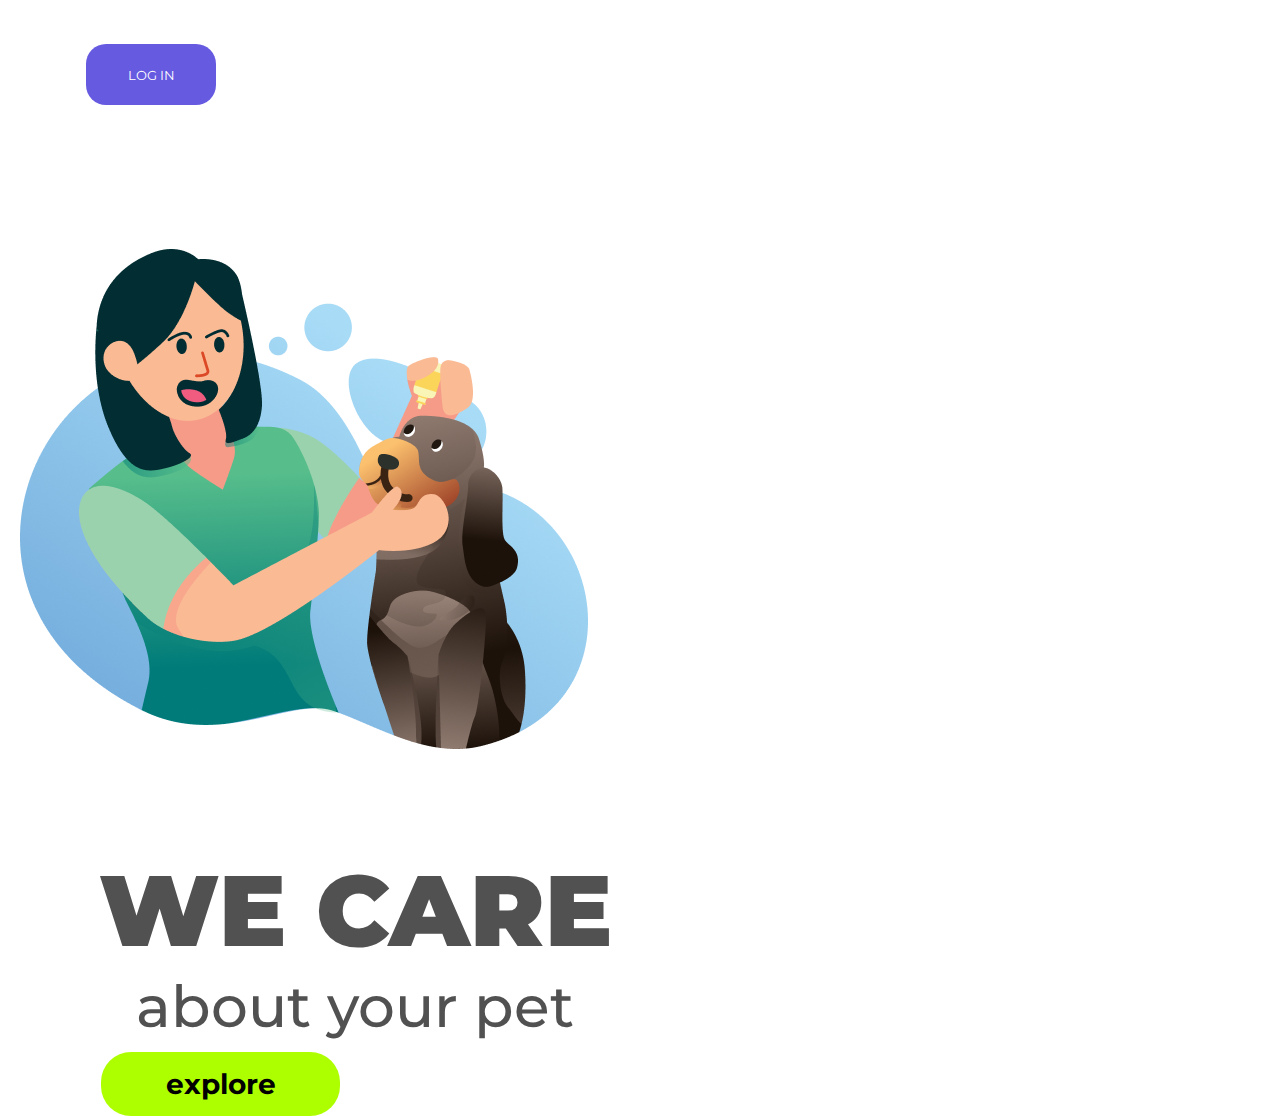
==== index.html @ f53d2633 "alteração do index.html" ====
<!DOCTYPE html>
<html lang="pt-br">
<head>
    <meta charset="UTF-8">
    <meta name="viewport" content="width=device-width, initial-scale=1.0">
    <link rel="stylesheet" href="./teste dois .css"><title>PROJETO Cachorro - alteracao do tema css</title>
<head>
<body>

<div>
    <a>HOME</a>
    <a>ABOUT</a>
    <a>PRODUCT</a>
    <a>SERVICE</a>
    <a>CONTACT</a>
    <button>LOG IN</button>

</div>

<main>

<img src="./IMAGEM.png" >
<section>
<h1>WE CARE</h1>
<h2>about your pet</h2>
<p>Lorem, ipsum dolor sit amet consectetur adipisicing elit. Doloremque hic repellendus laudantium officiis mollitia ut sapiente eaque maiores, facilis, eius ex voluptatum architecto ipsa aliquid voluptatibus vitae minima quam fuga.</p>
<button class="button-main">explore</button>

<section>
</main

</body>

<html>
---- teste dois .css ----
@import url('https://fonts.googleapis.com/css2?family=Montserrat:wght@400;500;600;700;900&display=swap');
 *{
font-family: 'Montserrat', sans-serif;
margin: 0;
padding: 0;
}
div{
margin: 44px 0 144px 76px;
}

 a{
 
font-size: 32px;
line-height: 72px;
margin-right:30px;
color:#989D9C;
font-weight: 600;
cursor: pointer;
}
 button{
    background-color: #665AE1;
    height: 61px;
    width: 130px;
    border-radius: 20.0PX;
   border: none;
   cursor: pointer;
    color:#ffff

 }
img{
    width: 568px;
    height:500px ;
    margin-left: 125px;
    display: inline-block;
}


 section{
display: inline-block;
margin-left: 86px;

 }
    h1{
        font-size: 100px;
        line-height:122px;
        font-weight: 900;
        color: #515151;

    }

    h2{
        font-size: 58px;
        line-height:71px;
        font-weight: 500; 
        color: rgba(81, 81, 81, 1);  
    }

p{
    font-size: 24px;
    line-height:29px;
    font-weight: 400;
    width:515px ;
    margin-top:32px ;
    margin-bottom:65px ;
}
    
.button-main{
    
width: 239px;
height: 64px;
border-radius: 30px;
 background: rgba(173, 255, 0, 1);
border: none;
cursor: pointer;
font-size: 28px;
font-weight: 700;
line-height: 34px;
color: black;
}

@media screen and (max-width:1000px ) {
    
}

a{
    display: none;

}

button{
margin-left: 10px;

}
img{
    margin-left:20px;
text-align: center;
height: auto;
display: block;
margin-right: 40px;
position: static;
text-align: center;
}

h1{
margin-top:100px ;
display: block;
margin-left: px;
margin-right: px;
text-align: center;
}


h2{
margin-right: 50px;
margin-left: 50px;
}
p{
    display: none;
}
.button-main{

    margin-top:10px;
    margin-left: 15px;
    padding:100 ;
    text-align: center;
}
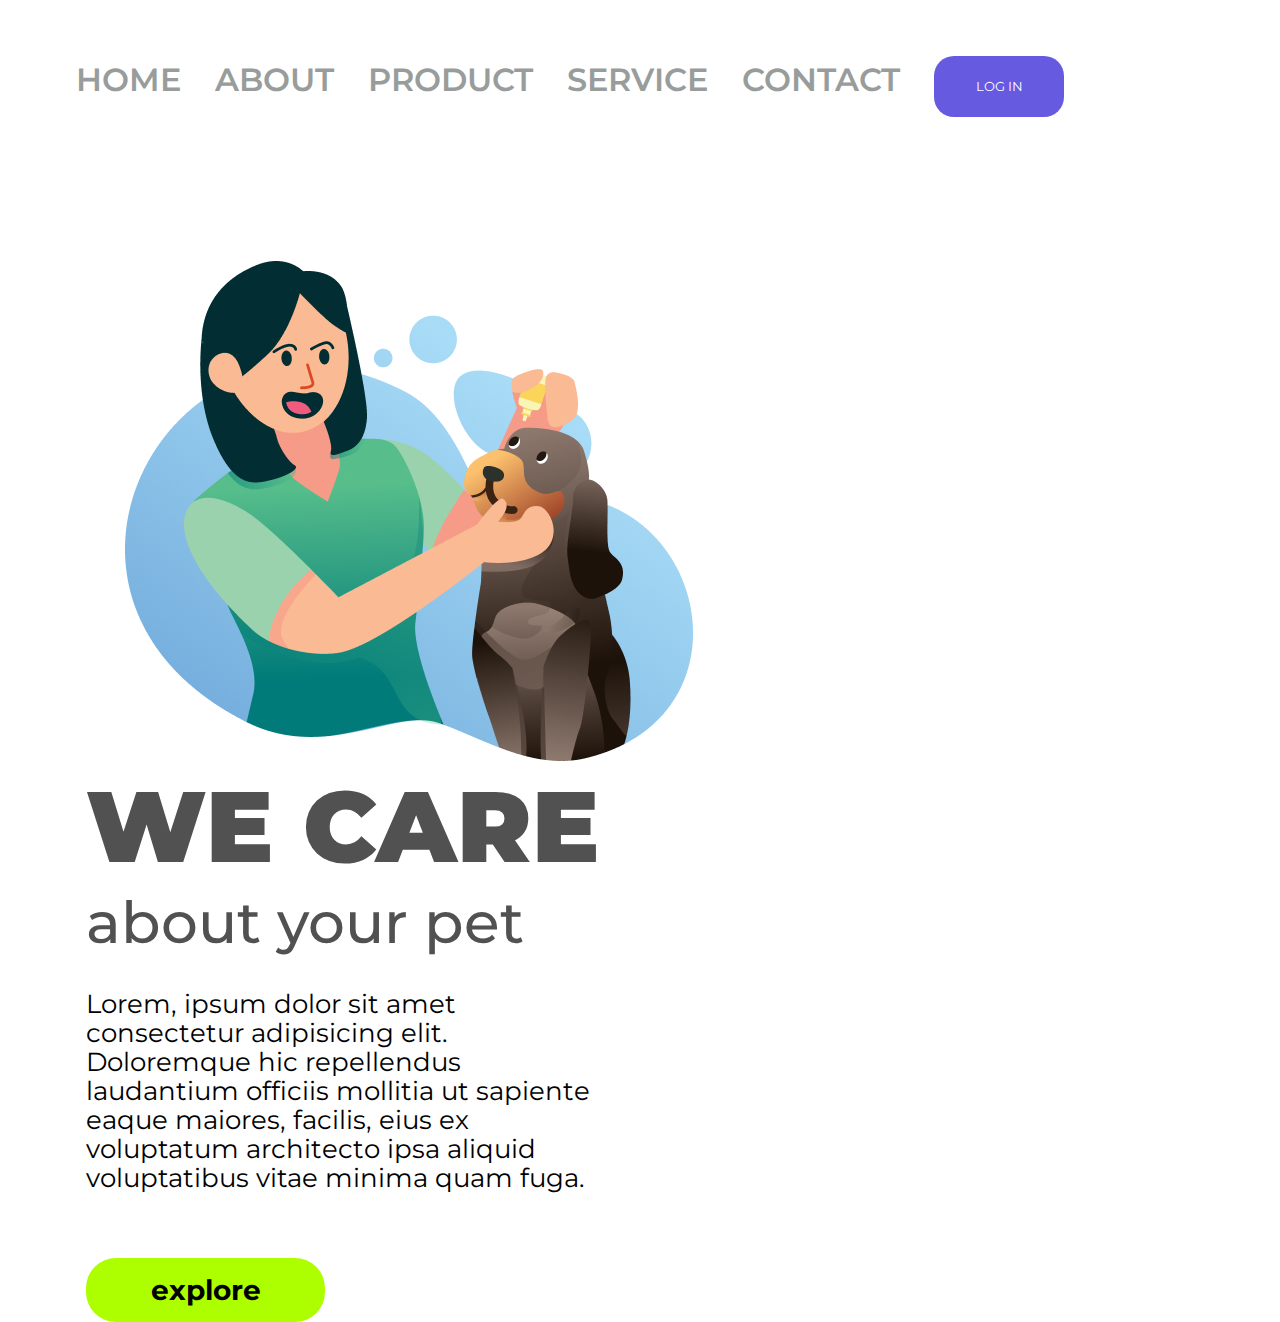
==== commit 3125ca60: "redme mudanças" ====
--- a/index.html
+++ b/index.html
@@ -3,7 +3,7 @@
 <head>
     <meta charset="UTF-8">
     <meta name="viewport" content="width=device-width, initial-scale=1.0">
-    <link rel="stylesheet" href="./teste dois .css"><title>PROJETO Cachorro - alteracao do tema css</title>
+    <link rel="stylesheet" href="./teste dois .css"><title>PROJETO Cachorro </title>
 <head>
 <body>
 
@@ -19,7 +19,7 @@
 
 <main>
 
-<img src="./IMAGEM.png" >
+<img src="./assets/IMAGEM.png" >
 <section>
 <h1>WE CARE</h1>
 <h2>about your pet</h2>
--- a/teste dois .css
+++ b/teste dois .css
@@ -56,7 +56,7 @@
     }
 
 p{
-    font-size: 24px;
+    font-size: 26px;
     line-height:29px;
     font-weight: 400;
     width:515px ;
@@ -79,48 +79,47 @@
 }
 
 @media screen and (max-width:1000px ) {
+    a{
+        display: none;
     
+    }
+    
+    button{
+    margin-left: 10px;
+    
+    }
+    img{
+        margin-left:20px;
+    text-align: center;
+    height: auto;
+    display: block;
+    margin-right: 40px;
+    position: static;
+    text-align: center;
+    }
+    
+    h1{
+    margin-top:100px ;
+    display: block;
+    margin-left: px;
+    margin-right: px;
+    text-align: center;
+    }
+    
+    
+    h2{
+    margin-right: 50px;
+    margin-left: 50px;
+    }
+    p{
+        display: none;
+    }
+    .button-main{
+    
+        margin-top:10px;
+        margin-left: 15px;
+        padding:100 ;
+        text-align: center;
+    }
 }
 
-a{
-    display: none;
-
-}
-
-button{
-margin-left: 10px;
-
-}
-img{
-    margin-left:20px;
-text-align: center;
-height: auto;
-display: block;
-margin-right: 40px;
-position: static;
-text-align: center;
-}
-
-h1{
-margin-top:100px ;
-display: block;
-margin-left: px;
-margin-right: px;
-text-align: center;
-}
-
-
-h2{
-margin-right: 50px;
-margin-left: 50px;
-}
-p{
-    display: none;
-}
-.button-main{
-
-    margin-top:10px;
-    margin-left: 15px;
-    padding:100 ;
-    text-align: center;
-}